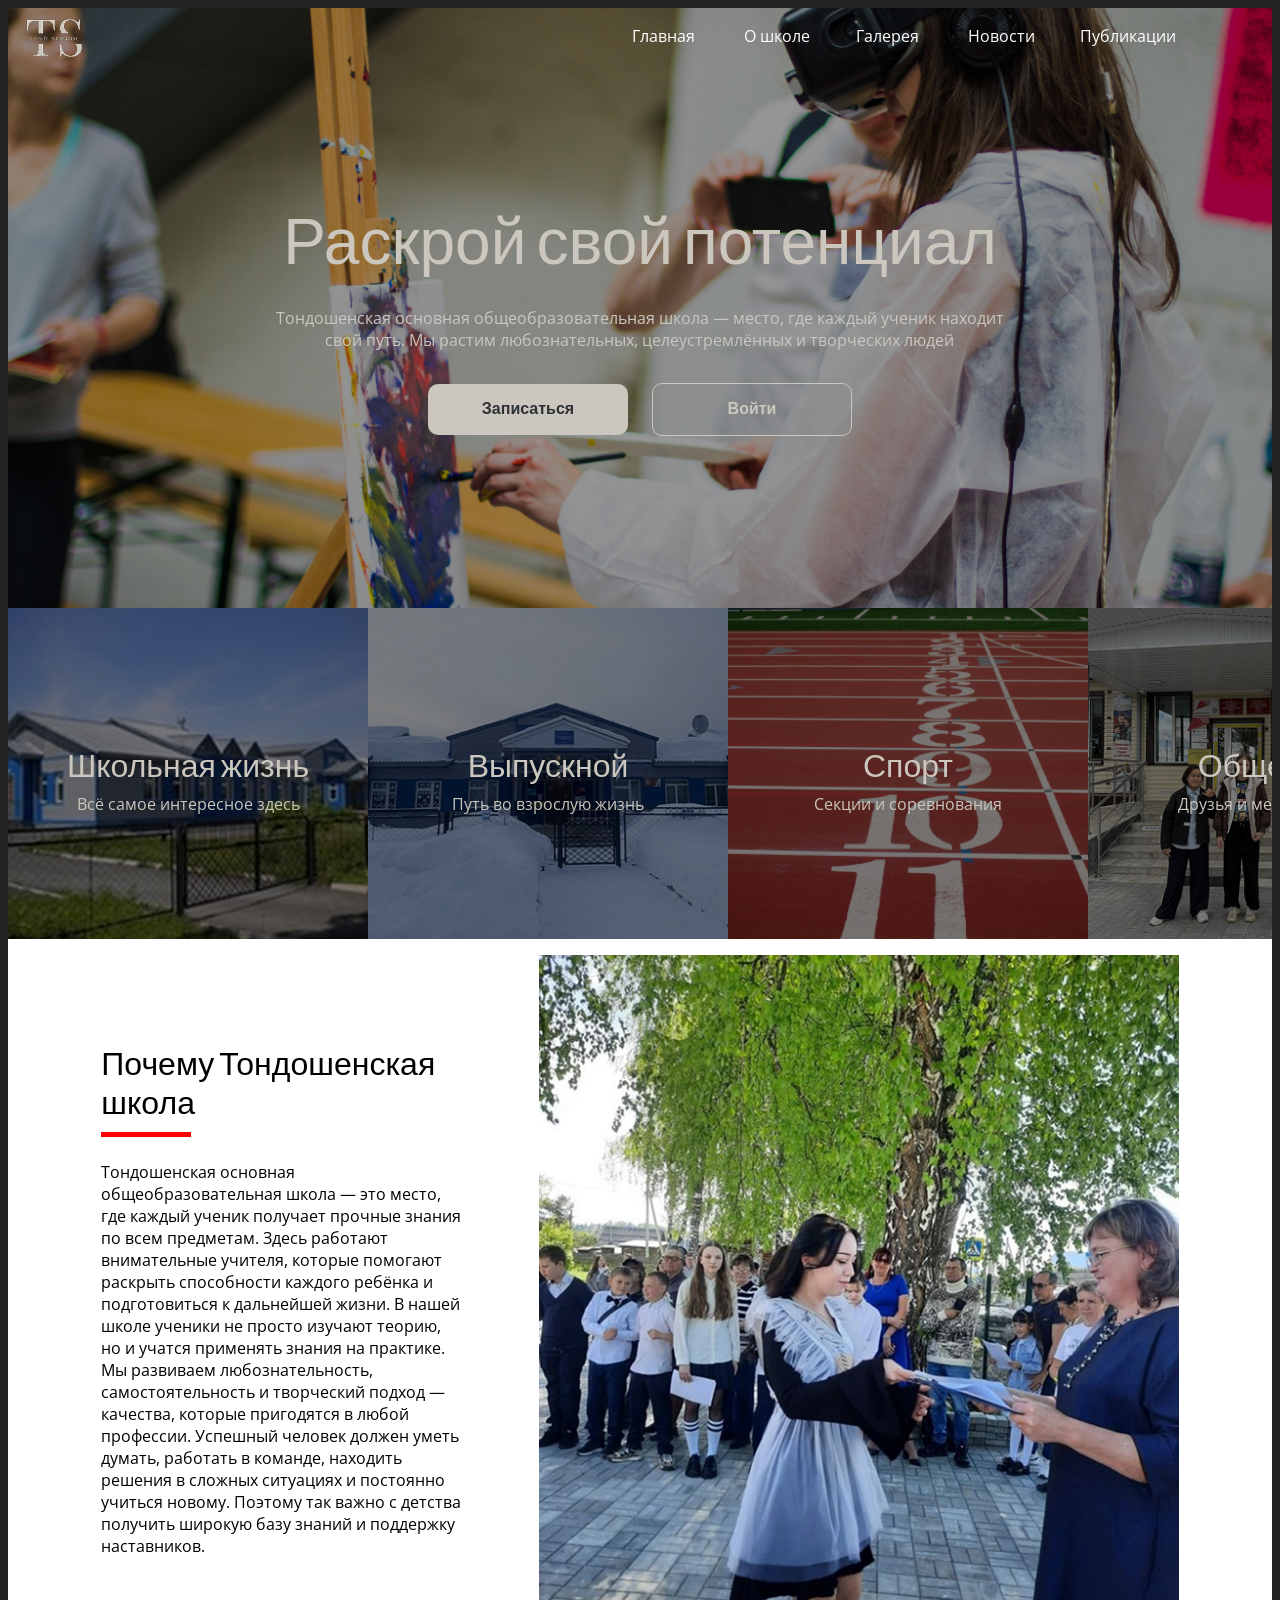
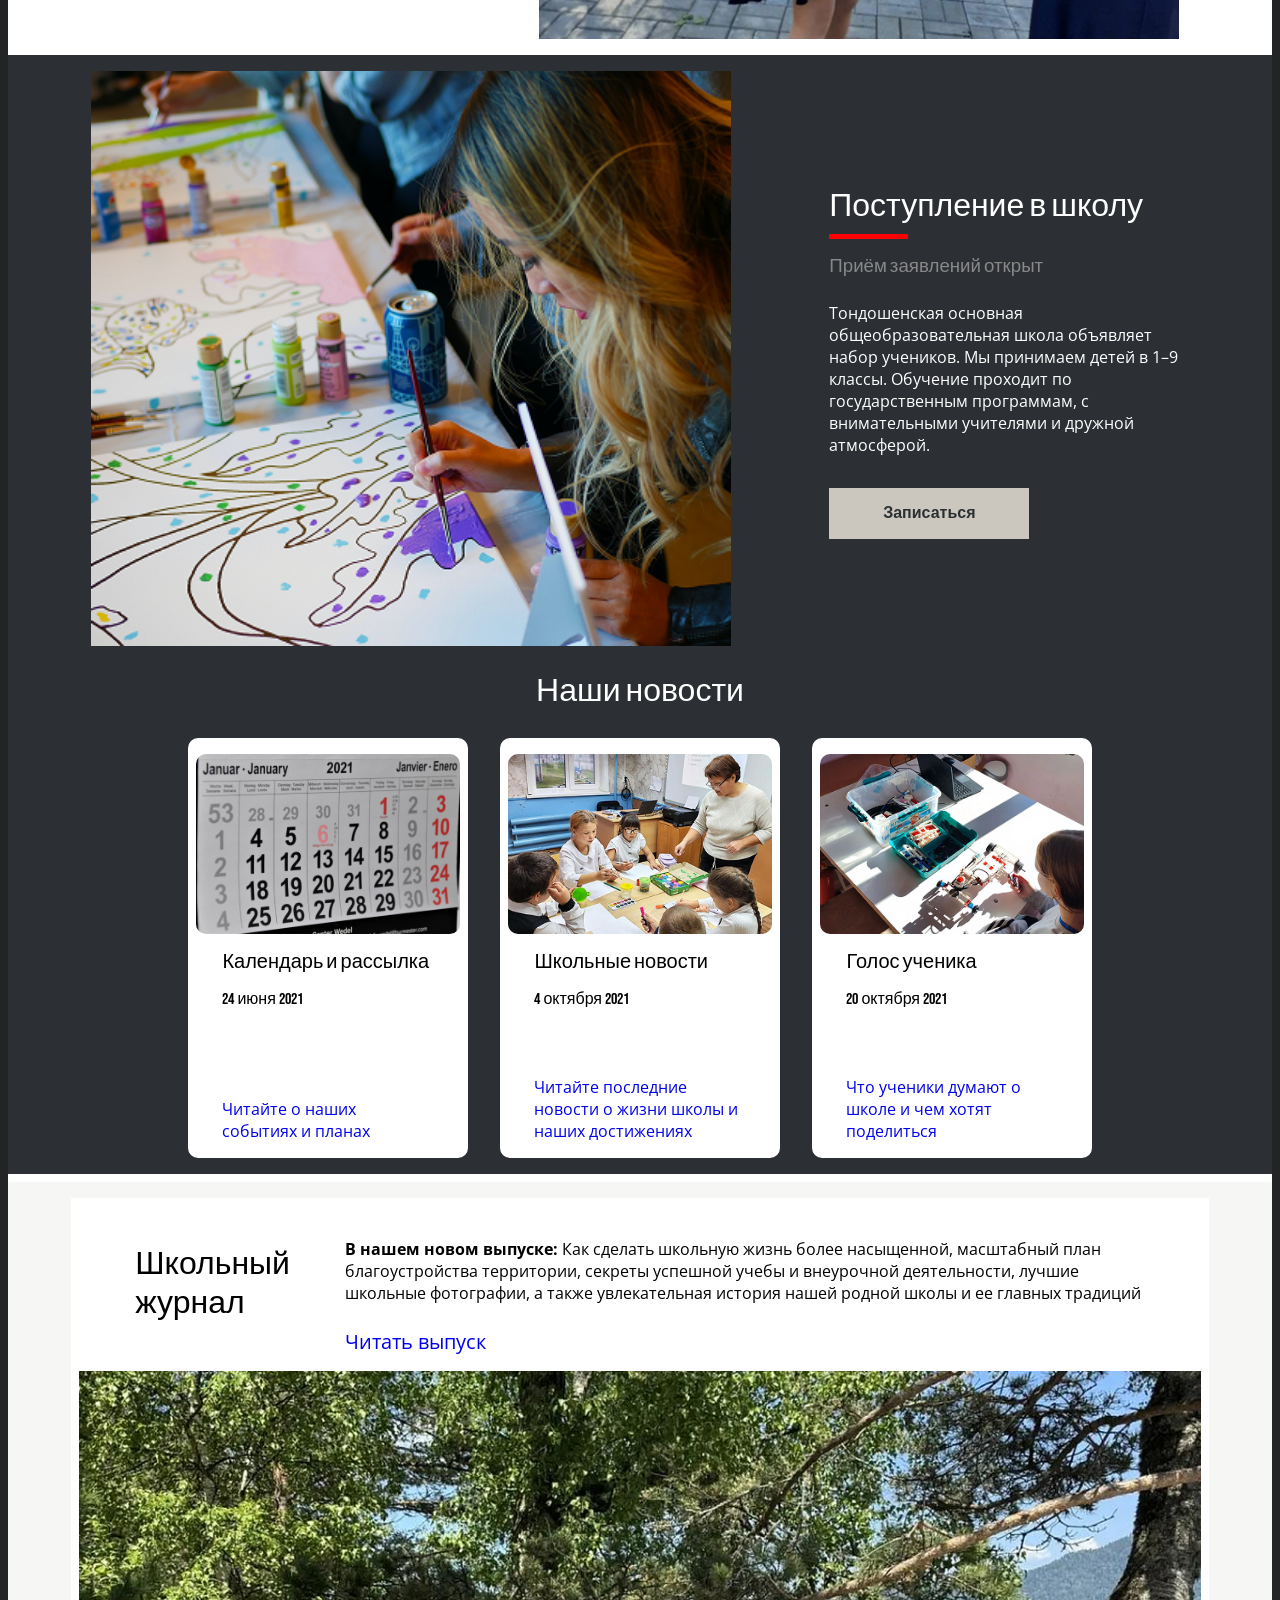
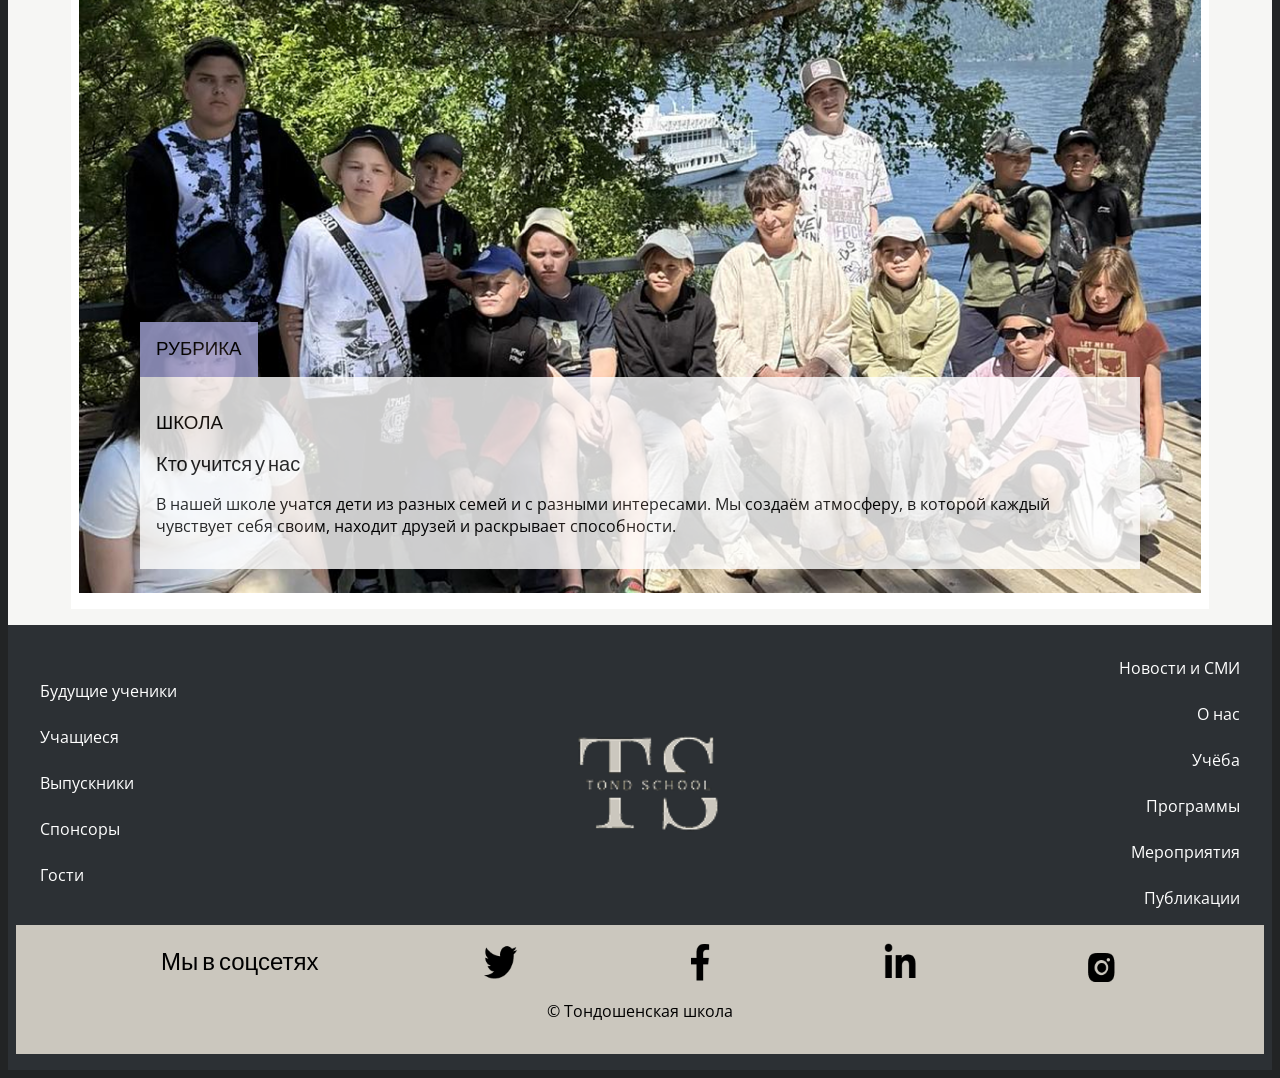
==== index.html @ 8ae49ff3 "Rename main.html to index.html" ====
<!DOCTYPE html>
<html lang="en">
<head>
    <meta charset="UTF-8">
    <meta name="viewport" content="width=device-width, initial-scale=1.0">
    <title>Document</title>
    <link rel="stylesheet" href="style.css">

    <!-- font heading -->
    <link rel="preconnect" href="https://fonts.googleapis.com">
    <link rel="preconnect" href="https://fonts.gstatic.com" crossorigin>
    <link href="https://fonts.googleapis.com/css2?family=Bebas+Neue&display=swap" rel="stylesheet">
    <!-- text heading -->
    <link rel="preconnect" href="https://fonts.googleapis.com">
    <link rel="preconnect" href="https://fonts.gstatic.com" crossorigin>
    <link href="https://fonts.googleapis.com/css2?family=Open+Sans:ital,wght@0,300..800;1,300..800&display=swap" rel="stylesheet">
</head>
<body>
    <div class="container">
        <header>
            <a href="main.html">
                <img class="header-logo" src="image/logo.png" alt="Logo">
            </a>
            <div class="header-nav" id="primary-nav">
                <nav><a class="header-link open-sans" href="main.html">Главная</a></nav>
                <nav><a class="header-link open-sans" href="about-us.html">О школе</a></nav>
                <nav><a class="header-link open-sans" href="gallary.html">Галерея</a></nav>
                <nav><a class="header-link open-sans" href="news.html">Новости</a></nav>
                <nav><a class="header-link open-sans" href="publications.html">Публикации</a></nav>
            </div>
            <button class="burger-menu" aria-label="Открыть меню" aria-expanded="false" aria-controls="primary-nav">
                <span class="burger-menu-line"></span>
                <span class="burger-menu-line"></span>
                <span class="burger-menu-line"></span>
            </button>
        </header>
        <main>
            <section class="hero"> 
                <h1 class="hero-heading bebas-neue">Раскрой свой потенциал</h1>
                <p class="hero-text open-sans">Тондошенская основная общеобразовательная школа — место, где каждый ученик находит свой путь. Мы растим любознательных, целеустремлённых и творческих людей</p>
                <div class="hero-block-btn">
                    <a href="#" class="btn btn--opaque bebas-neue-big">Записаться</a>
                    <a href="#" class="btn btn--transparent bebas-neue-big">Войти</a>
                </div>
            </section>
            <section class="slider">
                <div class="slider-track">
                    <div class="slider-block">
                        <img class="slider-image" src="image-main/school.png" alt="school">
                        <div class="slider-block-text">
                            <h3 class="slider-block-heading bebas-neue">Школьная жизнь</h3>
                            <p class="open-sans">Всё самое интересное здесь</p>
                        </div>
                    </div>  
                    <div class="slider-block">
                        <img class="slider-image" src="image-main/graduation.png" alt="graduation">
                        <div class="slider-block-text">
                            <h3 class="slider-block-heading bebas-neue">Выпускной</h3>
                            <p class="open-sans">Путь во взрослую жизнь</p>
                        </div>
                    </div>
                    <div class="slider-block">
                        <img class="slider-image" src="image-main/sport.png" alt="sport">
                        <div class="slider-block-text">
                            <h3 class="slider-block-heading bebas-neue">Спорт</h3>
                            <p class="open-sans">Секции и соревнования</p>
                        </div>
                    </div>
                    <div class="slider-block">
                        <img class="slider-image" src="image-main/girl.png" alt="girl">
                        <div class="slider-block-text">
                            <h3 class="slider-block-heading bebas-neue">Общение</h3>
                            <p class="open-sans">Друзья и мероприятия</p>
                        </div>
                    </div>
                </div>
            </section>
            <section class="benefits">
                <div class="benefits-text-block">
                    <h2 class="heading bebas-neue">Почему Тондошенская школа</h2> 
                    <p class="benefits-text open-sans">
                        Тондошенская основная общеобразовательная школа — это место, где каждый ученик получает прочные знания по всем предметам. Здесь работают внимательные учителя, которые помогают раскрыть способности каждого ребёнка и подготовиться к дальнейшей жизни.
                        В нашей школе ученики не просто изучают теорию, но и учатся применять знания на практике. Мы развиваем любознательность, самостоятельность и творческий подход — качества, которые пригодятся в любой профессии.
                        Успешный человек должен уметь думать, работать в команде, находить решения в сложных ситуациях и постоянно учиться новому. Поэтому так важно с детства получить широкую базу знаний и поддержку наставников.
                    </p>
                </div>
                <img class="benefit-img imagery" src="image-main/student.png" alt="student">
            </section>
            <section class="admission">
                <div class="admission-block">
                    <img class="admission-img" src="image-main/group.png" alt="group">
                    <div class="admission-block-text">
                        <h2 class="heading bebas-neue">Поступление в школу</h2>
                        <h3 class="subtitle bebas-neue">Приём заявлений открыт</h3>
                        <p class="open-sans">Тондошенская основная общеобразовательная школа объявляет набор учеников. Мы принимаем детей в 1–9 классы. Обучение проходит по государственным программам, с внимательными учителями и дружной атмосферой.</p>
                        <a class="btn btn--admission bebas-neue-big" href="#">Записаться</a>
                    </div>
                </div>
                <div class="admission-posts">
                    <h2 class="admission-heading bebas-neue">Наши новости</h2>
                    <div class="admission-track">
                        <div class="post">
                            <img class="post-img" src="image-main/date.png" alt="">
                            <div class="post-text">
                                <div>
                                    <h3 class="post-heading bebas-neue">Календарь и рассылка</h3>
                                    <time class="bebas-neue" datetime="24-06-2021">24 июня 2021</time>
                                </div>
                                <a href="#" class="open-sans">Читайте о наших событиях и планах</a>
                            </div>
                        </div>
                        <div class="post">
                            <img class="post-img" src="image-main/children.png" alt="">
                            <div class="post-text">
                                <div>
                                    <h3 class="post-heading bebas-neue">Школьные новости</h3>
                                    <time class="bebas-neue" datetime="04-10-2021">4 октября 2021</time>
                                </div>
                                <a href="#" class="open-sans">Читайте последние новости о жизни школы и наших достижениях</a>
                            </div>
                        </div>
                        <div class="post">
                            <img class="post-img" src="image-main/constructor.png" alt="">
                            <div class="post-text">
                                <div>
                                    <h3 class="post-heading bebas-neue">Голос ученика</h3>
                                    <time class="bebas-neue" datetime="20-10-2021">20 октября 2021</time>
                                </div>
                                <a href="#" class="open-sans">Что ученики думают о школе и чем хотят поделиться</a>
                            </div>
                        </div>
                    </div>
                </div>
            </section>
            <section class="magazine">
                <div class="magazine-panel">
                    <div class="magazine-title">
                        <h2 class="magazine-heading bebas-neue">Школьный журнал</h2>
                        <div class="magazine-text-title">
                            <p class="open-sans"><b class="open-sans">В нашем новом выпуске:</b> Как сделать школьную жизнь более насыщенной, масштабный план благоустройства территории, секреты успешной учебы и внеурочной деятельности, лучшие школьные фотографии, а также увлекательная история нашей родной школы и ее главных традиций</p>
                            <a href="#" class="open-sans">Читать выпуск</a>
                        </div>
                    </div>
                    <div class="magazine-card">
                        <div class="magazine-card-text">
                            <div class="magazine-badge"><h3 class="bebas-neue">РУБРИКА</h3></div>
                            <div class="magazine-text">
                                <h3 class="bebas-neue">ШКОЛА</h3>
                                <h4 class="bebas-neue">Кто учится у нас</h4>
                                <p class="open-sans">В нашей школе учатся дети из разных семей и с разными интересами. Мы создаём атмосферу, в которой каждый чувствует себя своим, находит друзей и раскрывает способности.</p>
                            </div>
                        </div>
                    </div>
                </div>
            </section>
        </main>
        <footer>
            <div class="footer-block-logo"> 
                <ul class="footer-links">
                    <li class="footer-link open-sans">Будущие ученики</li>
                    <li class="footer-link open-sans">Учащиеся</li>
                    <li class="footer-link open-sans">Выпускники</li>
                    <li class="footer-link open-sans">Спонсоры</li>
                    <li class="footer-link open-sans">Гости</li>
                </ul>
                <img class="footer-img" src="image/logo.png" alt="footer-img">
                <ul class="footer-links links-right">
                    <li class="footer-link open-sans">Новости и СМИ</li>
                    <li class="footer-link open-sans">О нас</li>
                    <li class="footer-link open-sans">Учёба</li>
                    <li class="footer-link open-sans">Программы</li>
                    <li class="footer-link open-sans">Мероприятия</li>
                    <li class="footer-link open-sans">Публикации</li>
                </ul>
            </div>
            <div class="footer-block-social">
                <div class="footer-social">
                    <h3 class="bebas-neue">Мы в соцсетях</h3>
                    <img class="img-social" src="image-main/twitter.png" alt="twitter">
                    <img class="img-social" src="image-main/facebook.png" alt="facebook">
                    <img class="img-social" src="image-main/in.png" alt="in">
                    <img class="img-social" src="image-main/instagram.png" alt="instagram">
                </div>
                <p class="open-sans">© Тондошенская школа</p>
            </div>
        </footer>
    </div>
    <script src="script.js"></script>
</body>
</html
---- style.css ----
*, ::before, ::after {
  box-sizing: border-box;
}
body{ 
    background-color: #222425;
}
.no-scroll{ 
    overflow: hidden;
}
.container{ 
    background-color: #ffffff;
    max-width: 1536px;
    min-height: 100vh;
    margin: 0 auto;
    position: relative;
    overflow: hidden;
}
.heading{ 
    font-size: clamp(1.5rem, 3vw, 2em);
    margin-bottom: 0.5rem;
}
.heading::after{ 
    content: '';
    display: block;
    margin-top: 0.5rem;
    width: 25%;
    height: 5px;
    background-color: red;
}
.btn{ 
    width: 100%;
    padding: 1rem 0.5rem;
    border-radius: 10px;
    margin-top: 1rem;
    text-decoration: none;
    text-align: center;
}
.imagery::after {
    content: '';
    position: absolute;
    top: 0;
    left: 0;
    width: 100%;
    height: 100%;
    background-color: #2C3034;
    opacity: 0.4;
    transition: opacity 0.4s ease;
    pointer-events: none; 
}
.imagery:hover::after {
    opacity: 0;
}
/* Font */
.bebas-neue{
  font-family: "Bebas Neue", sans-serif;
  font-weight: 500;
  font-style: normal;
}
.bebas-neue-big{
  font-family: "Bebas Neue", sans-serif;
  font-weight: 700;
  font-style: normal;
}
.open-sans {
  font-family: "Open Sans", sans-serif;
  font-optical-sizing: auto;
  font-weight: weight;
  font-style: normal;
  font-variation-settings: "wdth" 100;
}
/* header */
header{ 
    width: 100%;
    display: flex;
    justify-content: space-between;
    align-items: center;
    position: absolute;
    z-index: 10;
}
header.is_press{ 
    min-height: 100vh;
    opacity: 0.8;
    align-items: flex-start;
    background-color: #2C3034;
    z-index: 100;
}
.header--back{ 
    background-color: #2C3034;
}
.header-logo{ 
    width: 60px;
    height: auto;
    margin-left: 1rem;
    margin-top: 0.5rem;
}
.header-nav{ 
    width: 75%;
    max-width: 640px;
    display: none;
    grid-template-columns: repeat(5, 15%);
    grid-template-rows: auto;
    grid-column-gap: 1rem; 
    color: #CBC7BE;
}
.header-nav.is_open{ 
    display: flex;
    justify-content: center;
    align-self: center;
    align-items: center;
    flex-direction: column;
    row-gap: 1.5rem;
    font-size: 1.25rem;
}
.header-link{ 
    text-decoration: none;
    color: #ffffff;
}
.burger-menu{ 
    display: flex;
    flex-direction: column;
    justify-content: center;
    align-items: center; 
    gap: 5px; 
    background-color: transparent;
    border: none; 
    cursor: pointer;
    padding: 0; 
    margin-right: 1rem;
    transition: transform 0.5s ease, opacity 0.5s ease;
}
.burger-menu.is_open{ 
    margin-top: 1rem;
}
.burger-menu.is_open .burger-menu-line:nth-child(1) { 
    transform: translateY(8px) rotate(45deg);
}
.burger-menu.is_open .burger-menu-line:nth-child(2) { 
    opacity: 0;
}
.burger-menu.is_open .burger-menu-line:nth-child(3) { 
    transform: translateY(-8px) rotate(-45deg);
}
.burger-menu-line{ 
    width: 2rem;
    height: 0.2rem;
    background-color: #CBC7BE;
}

/* --! main !-- */

/* hero */
.hero{ 
    position: relative;
    width: 100%;
    display: flex;
    justify-content: center;
    align-items: center;
    flex-direction: column;
    color: #CBC7BE;
    background-image: linear-gradient(rgba(0, 0, 0, 0.4), rgba(0, 0, 0, 0.4)), url('image-main/hero-background.png');;
    background-size: cover;
    background-repeat: no-repeat;
    background-position: center;
    min-height: 600px;
}
.hero-heading{ 
    width: 80%;
    display: flex;
    justify-content: center;
    flex-direction: column;
    margin-top: 1.5rem;
    margin-bottom: 0.5rem;
    font-size: clamp(2rem, 5vw, 4rem);
}
.hero-text{ 
    width: 80%;
}
.hero-block-btn{ 
    width: 80%;
    display: flex;
    justify-content: center;
    align-items: center;
    flex-direction: column;
}
.btn--opaque{ 
    border: none;
    background-color: #CBC7BE;
    color: #2C3034;
}
.btn--transparent{ 
    border: 1px solid #CBC7BE;
    background-color: transparent;
    color: #CBC7BE;
}
/* slider */
.slider{ 
    color: #CBC7BE;
    position: relative;
    overflow: hidden;
    overflow-x: auto;
}
.slider-track{ 
    display: flex;
}
.slider-block{ 
    flex: 0 0 25%;
    min-width: 360px;
    position: relative;
}
.slider-block img {
  width: 100%;
  min-height: 100%;
  object-fit: cover;
  display: block;
  z-index: 0;
}
.slider-block-text{ 
    position: absolute;
    display: flex;
    justify-content: center;
    align-items: center;
    flex-direction: column;
    text-align: center;
    background: rgba(0, 0, 0, 0.50);
    z-index: 10;
    inset: 0;
}
.slider-block-heading{ 
    font-size: clamp(1.5rem, 4vw, 2rem);
    margin-bottom: 0.1rem;
}
.slider-block-text p{ 
    margin-top: 0.3rem;
}
/* benefits */
.benefits{ 
    width: 100%;
    padding: 1rem;
    display: flex;
    justify-content: center;
    align-items: flex-start;
    flex-direction: column;
    background-color: #ffffff;
}
.benefits-text-block{ 
    width: 100%;
    display: flex;
    justify-content: center;
    align-items: flex-start;
    flex-direction: column;
}
.benefit-img{
    display: none;
}
/* admission */
.admission{
    width: 100%;
    display: flex;
    justify-content: center;
    align-items: center;
    flex-direction: column;
    color: white;
    padding: 1rem 0;
    background-color: #2C3034;
}
.admission-block{ 
    width: 100%;
    display: flex;
    justify-content: center;
    align-items: center;
    flex-direction: column;
    max-width: 420px;
}
.admission-img{ 
    width: 100%;
}
.admission-block-text{ 
    width: 90%;
    display: flex;
    justify-content: center;
    align-items: flex-start;
    flex-direction: column;
}
.admission-block-text h3{ 
    margin: 0.5rem 0;
    color: #888888;
}
.admission-block-text p{ 
    margin: 1rem 0;
}
.btn--admission{
    color: #2C3034; 
    border: none;
    border-radius: 0;
    background-color: #CBC7BE;
    margin: 1rem 0;
}
.admission-posts{ 
    width: 100%;
    display: flex;
    justify-content: center;
    align-items: center;
    flex-direction: column;
}
.admission-heading{ 
    font-size: clamp(1.5rem, 3vw, 2rem);
}
.admission-track{ 
    width: 85%;
    display: flex;
    justify-content: safe center;
    overflow-x: auto;
    scroll-snap-type: x mandatory;
    -webkit-overflow-scrolling: touch; 
    gap: 2rem;
}
.post{ 
    display: flex;
    align-items: center;
    flex-direction: column;
    background-color: white;
    border: none;
    border-radius: 10px;
    color: black;
    flex: 0 0 280px;
    padding: 1rem 0.5rem;
    min-height: 420px;
}
.post-img{ 
    border-radius: 10px;
    width: 100%;
    height: 180px;
}
.post-text{ 
    width: 80%;
    display: flex;
    justify-content: space-between;
    align-items: flex-start;
    flex-direction: column;
    flex: 1;
}
.post-heading{ 
    font-size: 1.25rem;
    margin: 1rem 0;
}
.post-text h4{ 
    margin: 0.3rem 0;
    color: #888888;
}
.post-text a{
    text-decoration: none;
}
/* magazine */
.magazine{ 
    width: 100%;
    background-color: #F6F6F4;
    display: flex;
    justify-content: center;
    align-items: center;
    flex-direction: column;
    padding: 1rem 0;
    margin-top: 0.5rem;
}
.magazine-panel{ 
    width: 90%;
    background-color: rgb(255, 255, 255);
    display: flex;
    justify-content: center;
    align-items: center;
    flex-direction: column;
    padding: 1rem 0.5rem;
    max-width: 420px;
}
.magazine-title{ 
    width: 90%;
    display: flex;
    justify-content: center;
    flex-direction: column;
}
.magazine-heading{ 
    font-size: 2rem;
    margin-bottom: 0.5rem;
}
.magazine-text-title{ 
    max-width: 800px;
}
.magazine-text-title p{ 
    margin: 1.5rem 0;
}
.magazine-text-title a{ 
    font-size: 1.25rem;
    text-decoration: none;
}
.magazine-card{ 
    margin-top: 1rem;
    width: 100%;
    background-image: url('image-main/card-back.png');
    background-repeat: no-repeat;
    background-size: cover;
    padding: 1rem 0.5rem;
    display: flex;
    justify-content: flex-end;
    align-items: center;
    flex-direction: column;
    aspect-ratio: 9/16;
    max-width: 360px;
}
.magazine-card-text{ 
    width: 100%;
    max-width: 1000px;
    display: flex;
    align-items: flex-start;
    flex-direction: column;
}
.magazine-badge{ 
    padding: 1rem 1rem;
    background-color: #A3A4D6;
    display: flex;
    justify-content: center;
    align-items: center;
    opacity: 0.8;
}
.magazine-badge h3{ 
    margin: 0;
}
.magazine-text{ 
    width: 100%;
    display: flex;
    justify-content: center;
    align-items: flex-start;
    flex-direction: column;
    background-color: rgb(255, 255, 255);
    opacity: 0.8;
    padding: 1rem 1rem;
    margin-bottom: 0.5rem;
}
.magazine-text h4{ 
    margin: 0;
    font-size: 1.25rem;
}

/* footer */
footer{ 
    color: rgb(255, 255, 255);
    width: 100%;
    background-color: #2C3034;
    display: flex;
    justify-content: space-between;
    align-items: center;
    flex-direction: column;
    padding: 1rem 0.5rem;
}
.footer-block-logo{ 
    width: 100%;
    display: flex;
    justify-content: space-between;
    align-items: center;
    flex-direction: column;
}
.footer-links{ 
    display: flex;
    justify-content: center;
    flex-direction: column;
    width: 150px;
    row-gap: 1.5rem;
    list-style: none;
    padding: 0;
}
.footer-img{
    width: 150px;
    height: auto;
}
.footer-block-social{
    color: #000000; 
    width: 100%;
    background-color: #CBC7BE;
    display: flex;
    justify-content: space-evenly;
    align-items: center;
    flex-direction: column;
    padding: 1rem 0;
}
.footer-block-social h4{ 
    font-size: clamp(1rem, 3vw, 2rem);
    margin: 1rem 0;
    opacity: 0.5;
}
.footer-social{
    display: flex;
    justify-content: center;
    align-items: center;
    flex-direction: column;
    row-gap: 2rem;
    max-width: 1200px;
}
.footer-social h3{ 
    font-size: 1.5rem;
    margin: 0;
}
.img-social{ 
    width: 35px;
    height: auto;
}

/* --! about !-- */
.menu{ 
    width: 100%;
    display: flex;
    justify-content: center;
    align-items: center;
    flex-direction: column;
    margin-top: 4rem;
    background-color: #ffffff;
}
.menu-list{ 
    width: 90%;
    list-style: none;
    display: flex;
    flex-direction: column;
    row-gap: 2rem;
    padding: 0;
}
.menu-list-li a{ 
    color: #000000;
    font-size: 1.25rem;
    text-decoration: none;
}
/* about */
.about{ 
    width: 100%;
    display: flex;
    justify-content: center;
    align-items: center;
    flex-direction: column;
    background-color: #ffffff;
}
.about-img{ 
    width: 100%;
}
.about-text{ 
    width: 90%;
}
.about-text h2{ 
    font-size: clamp(1.25rem, 3vw, 2rem);
}
/* programs */
.programs{ 
    width: 100%;
    display: flex;
    justify-content: center;
    align-items: center;
    flex-direction: column;
    background-color: #ffffff;
    padding: 1rem 0;
}
.programs-title{ 
    width: 100%;
    display: flex;
    justify-content: center;
    align-items: center;
    flex-direction: column;
}
.programs-events{
    width: 100%;
    display: flex;
    justify-content: center;
    align-items: center;
    flex-direction: column;
}
.programs-img{ 
    width: 100%;
    max-height: 560px;
}
.programs-text{ 
    width: 90%;
}
.programs-text h2{ 
    font-size: clamp(1.25rem, 3vw, 2rem);
}
/* --! gallary !-- */
.gallary-text{ 
    margin-top: 4rem;
    width: 100%;
    background-color: #ffffff;
    padding: 1rem;
    display: flex;
    justify-content: center;
    align-items: center;
    flex-direction: column;
}
.gallary-text p{
    width: 100%;
    max-width: 360px;
}
/* block-gallary-pictures */
.block-gallary-pictures{ 
    width: 100%;
    display: flex;
    justify-content: center;
    align-items: center;
    background-color: #ffffff;
    flex-direction: column;
}
.gallary-pictures{ 
    width: 90%;
    max-width: 1080px;
    display: grid;
    grid-template-columns: 100%;
    grid-template-rows: auto;
    grid-row-gap: 1rem;
    justify-content: center;
    justify-items: center;
    padding: 1rem 0;
}
.gallary-pictures .picture:nth-child(n+4) {
    display: none;
}
.gallary-pictures.show-all .picture:nth-child(n+4) {
    display: flex;
}
.picture{ 
    cursor: pointer;
    display: flex;
    justify-content: space-between;
    align-items: center;
    flex-direction: column;
    background-color: #2C3034;
    color: #ffffff;
    max-width: 360px;
}
.picture img{ 
    width: 100%;
}
.picture-text{ 
    padding: 1rem;
    display: flex;
    flex: 1;
    justify-content: center;
    align-items: flex-start;
    flex-direction: column;
}
.picture-text time{ 
    font-size: 1.25rem;
    opacity: 0.5;
}
.picture-text p{ 
    font-size: 1.25rem;
}
.picture-add{ 
    cursor: pointer;
    width: 100%;
    max-width: 360px;
    min-height: 480px;
    background-color: #2C3034;
    display: flex;
    justify-content: center;
    align-items: center;
}
.picture-add img{ 
    width: 100px;
}
.more{ 
    cursor: pointer;
    font-size: 1.25rem;
    padding: 1rem 2rem; 
    margin: 1rem 0;
    background-color: #000000;
    color: #ffffff;
    border: none;
    border-radius: 10px;
}
.more:hover{ 
    background-color: #414446;
}
/* --! publication !-- */
/* publication */
.publication{ 
    margin-top: 4rem;
    width: 100%;
    background-color: #ffffff;
    display: flex;
    justify-content: center;
    align-items: center;
    flex-direction: column;
}
.publication-title{ 
    width: 100%;
    display: flex;
    justify-content: center;
    align-items: center;
    flex-direction: column;
    text-align: center;
}
.publication-title h1{ 
    font-size: clamp(2rem, 4vw, 3rem);
    margin-bottom: 0;
}
.publication-title h2{ 
    font-size: clamp(1rem, 3vw, 1.5rem);
    margin: 0.5rem 0;
    opacity: 0.75;
}
.publication-filter-select{ 
    background-color: #2C3034;
    color: #ffffff;
    padding: 0.5rem 1.5rem;
    margin: 1rem 0;
}

.publication-archive{ 
    width: 100%;
    max-width: 880px;
    margin-bottom: 1rem;
    padding: 0.5rem;
    display: flex;
    justify-content: center;
    align-items: center;
    flex-direction: column;
    background-color: #CBC7BE;
}
.publication-block{ 
    width: 100%;
    display: flex;
    justify-content: center;
    align-items: center;
    flex-direction: column;
    max-width: 360px;
    margin: 1rem 0;
    column-gap: 0.5rem;
}
.publication-img{ 
    width: 100%;
    max-width: 360px;
}
.publication-text{ 
    display: flex;
    justify-content: center;
    align-items: flex-start;
    flex-direction: column;
}
.opacity-text{ 
    opacity: 0.5;
}
.publication-btn{ 
    background-color: #000000;
    border: none;
    border-radius: 15px;
    color: #ffffff;
    padding: 1rem 2rem;
    margin-top: 1rem;
}
/* --! news !-- */
.Heading-news{ 
    margin-top: 4rem;
    margin-bottom: 0;
    font-size: clamp(2rem, 4vw, 4rem);
    align-self: start;
}
.block-news{ 
    margin: 0 auto;
    background-color: #ffffff;
    width: 100%;   
    max-width: 520px;
    display: flex;
    justify-content: center;
    align-items: center;
    flex-direction: column;
}
.block-news h2{ 
    font-size: clamp(1.25rem, 4vw, 2rem);
    margin: 0;
}
.box-news-text{ 
    padding-left: 0.5rem;
}
.text-btn{ 
    color: #4C4DE2;
    border: none;
    background-color: #ffffff;
    margin: 0.5rem 0;
    font-size: 1.25rem;
}
.news-img{
    margin-top: 1rem;
    width: 100%;
}
.events{ 
    width: 100%;
    display: flex;
    justify-content: center;
    align-items: center;
    flex-direction: column;
    padding: 1rem 0;
}
.event{ 
    margin-left: 1rem;
    width: 100%;
    display: flex;
    justify-content: center;
    align-items: center;
    flex-direction: column;
}
.event-text{ 
    max-width: 300px;
    text-align: center;
}
.event-img{ 
    margin: 0.5rem 0;
    max-width: 160px;
}
/* main-news */
.main-news{ 
    width: 100%;
    display: flex;
    justify-content: center;
    align-items: center;
    flex-direction: column;
    margin-bottom: 1rem;
}
.main-news-heading{ 
    font-size: clamp(1.5rem, 4vw, 2rem);
}
.main-news-boxs{ 
    width: 100%;
    overflow-x: auto;
    display: flex;
    justify-items: center;
    justify-content: space-evenly;
    align-items: flex-start;
    column-gap: 1rem;
}
.main-news-box{ 
    max-width: 360px;
    display: flex;
    justify-content: center;
    align-items: flex-start;
    flex-direction: column;
}

@media (min-width: 360px) {
    .slider-track{
        justify-content: space-between;
    }
}
@media (min-width: 480px) { 
    /* hero */
    .hero-heading{ 
        text-align: center;
    }
    .hero-text{ 
        width: 60%;
        text-align: center;
    }
    .hero-block-btn{ 
        flex-direction: row;
        column-gap: 1.5rem;
    }
    .btn--opaque{ 
        width: 200px;
    }
    .btn--transparent{ 
        width: 200px;
    }
    /* footer */
    .footer-block-logo{ 
        flex-direction: row;
    }
    .footer-links{ 
        width: auto;
        margin-left: 0;
    }
    .links-right{ 
        align-items: flex-end;
        margin-right: 0;
    }
    .footer-social{
        width: 90%;
        flex-direction: row;
        justify-content: space-around;
        row-gap: 0;
    }
    .footer-social p{ 
        margin-top: 0;
    }
    /* --! news !-- */
    .events{
        width: auto;
    }
    .event{ 
        flex-direction: row;
    }
    .event-text{ 
        text-align: start;
        margin-left: 1rem;
    }
}
@media (min-width: 640px) {
    /* --! publication !-- */
    .publication-archive{
        min-width: 640px;
    }
    .publication-block{ 
        flex-direction: row;
        max-width: none;
        justify-content: space-between;
    }
    .reverse{ 
        flex-direction: row-reverse;
    }
    .publication-text{ 
        max-width: 360px;
        margin: 0 auto;
    }
    /* admission */
    .admission-block{
        flex-direction: row;
        justify-content: space-evenly;
        max-width: none;    
    }
    .admission-img{ 
        min-width: 0;
        max-width: 640px;
    }
    .admission-block-text{
        margin-left: 1rem;
        max-width: 360px;
    }
    .btn--admission{
        width: 200px;
    }
    /* header */
    .header-nav{ 
        display: grid;
    }
    .burger-menu{ 
        display: none;
    }
    /* magazine */
    .magazine-panel{ 
        max-width: 1200px;
    }
    .magazine-title{ 
        flex-direction: row;
        align-items: center;
    }
    .magazine-text-title{ 
        margin-left: 1rem;
    }
    .magazine-heading{ 
        margin: 0;
    }
    .magazine-card{ 
        background-image: url('image-main/card-back-640.png');
        aspect-ratio: 15/11;
        max-width: none;
    }
    /* --! about !-- */
    .programs-title{ 
        flex-direction: row;
        justify-content: space-evenly;
    }
    .programs-events{
        flex-direction: row-reverse;
        justify-content: space-evenly;
    }
    .programs-text{ 
        padding: 1rem;
        max-width: 440px;
    }
    .programs-img{ 
        max-width: 360px;
    }
    /* --! gallary !-- */
    .gallary-pictures{ 
        grid-template-columns: repeat(2, 50%);
        grid-column-gap: 0.5rem;
    }
    .gallary-text p{ 
        text-align: center;
        max-width: 1080px;
    }
}
@media (min-width: 1024px) {
    /* publication */
    .publication{
        justify-content: space-between;
        align-items: flex-start;
        flex-direction: row;
        padding: 4rem 1rem;
    }
    .publication-title{ 
        max-width: 480px;
        margin: 0 auto;
    }
    /* footer */
    .footer-block-logo{ 
        max-width: 1200px;
    }
    /* --! main !-- */
    /* benefints */
    .benefits{ 
        flex-direction: row;
        justify-content: space-evenly;
        align-items: center;
    }
    .benefits-text-block{ 
        max-width: 360px;
    }
    .benefit-img{ 
        display: block;
        width: 100%;
        height: auto;
        max-width: 640px;
    }
    /* --! about !-- */
    /* menu */
    .menu-list{
        width: 80%;
    }
    /* abouts */
    .about-text{ 
        padding: 3rem 0;
        width: 80%;
    }
    /* programs */
    .programs-img{ 
        max-width: 520px;
        max-height: none;
    }
    .programs-title{ 
        justify-content: flex-start;
    }
    .programs-events{ 
        justify-content: flex-start;
    }
    .programs-text{ 
        margin: 0 auto;
        max-width: 520px;
    }
    /* --! gallary !-- */
    .gallary-pictures{ 
        grid-template-columns: repeat(3, 33%);
        grid-column-gap: 1rem;
    }
    /* --! news !-- */
    .block-news{ 
        max-width: none;
        justify-content: space-around;
        flex-direction: row;
    }
    .box-news{ 
        max-width: 620px;
        margin-left: 0.5rem;
    }
    .events{ 
        padding: 0;
    }
}
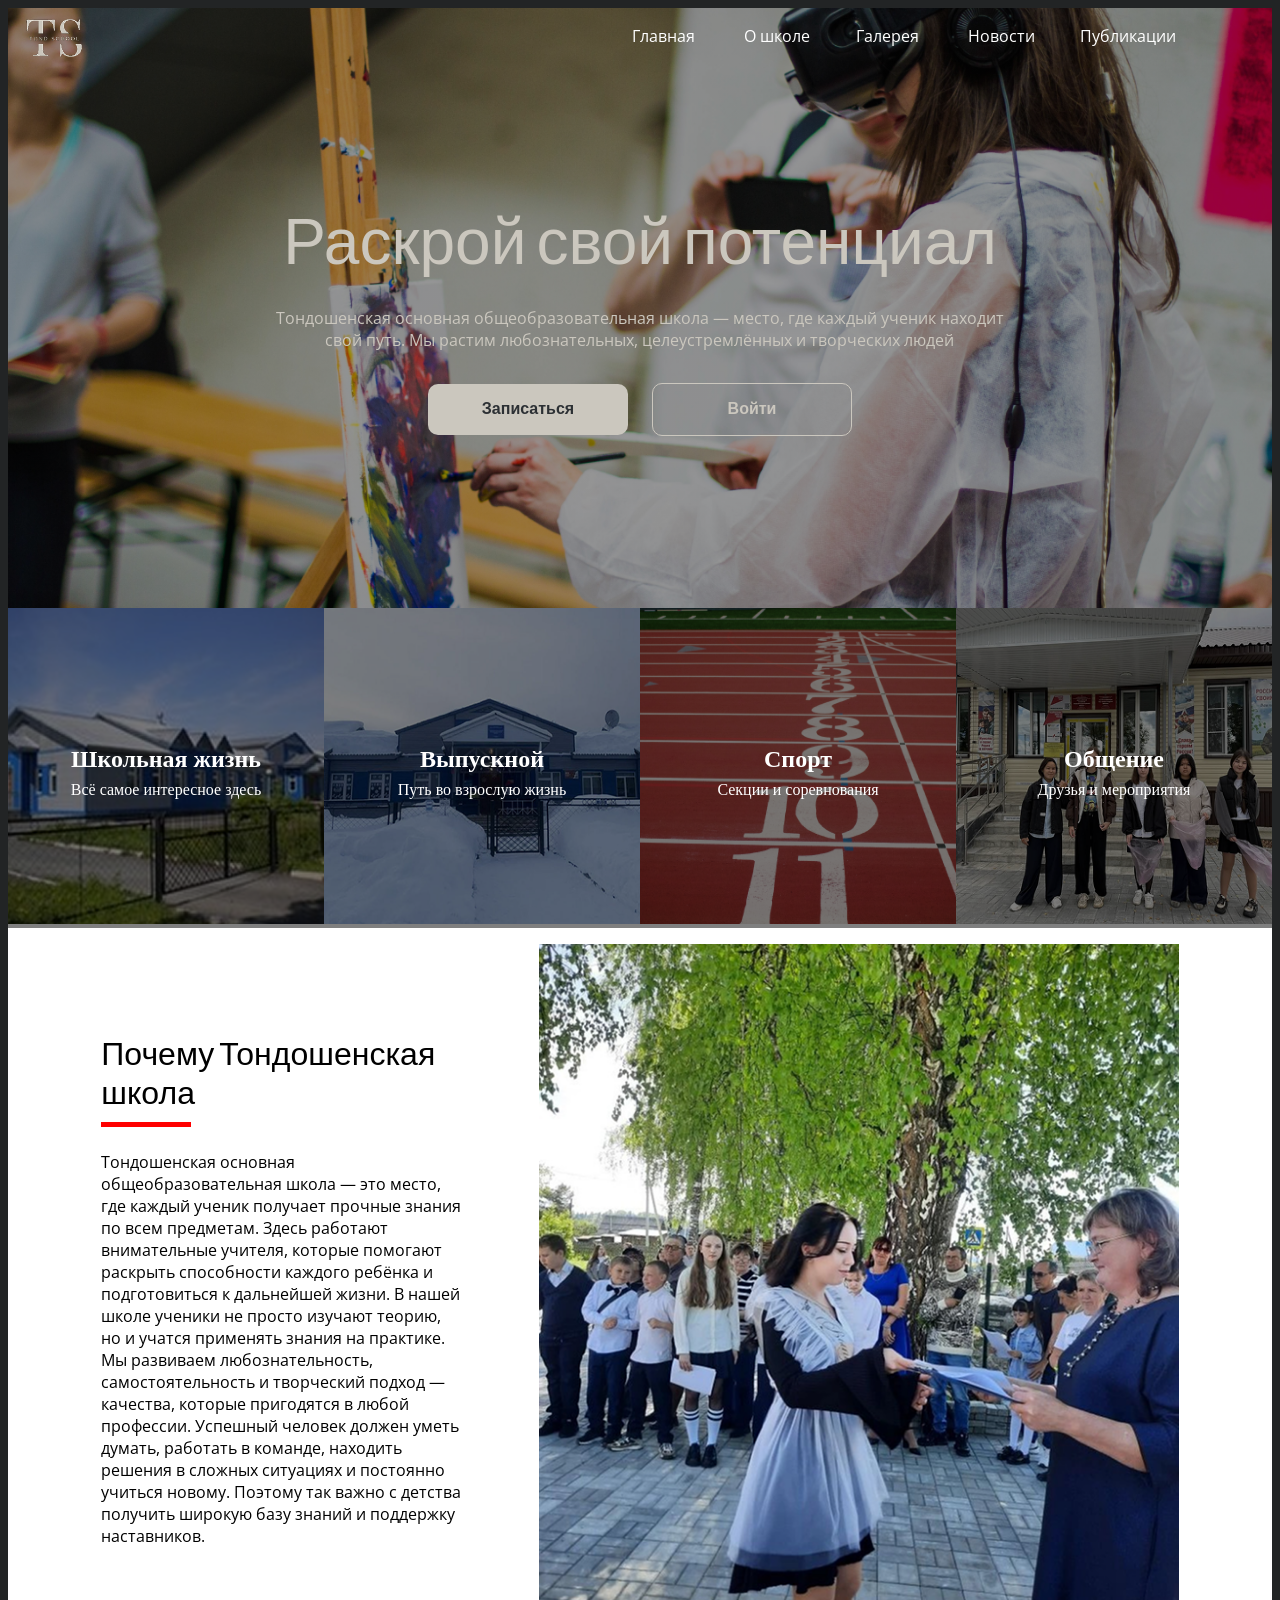
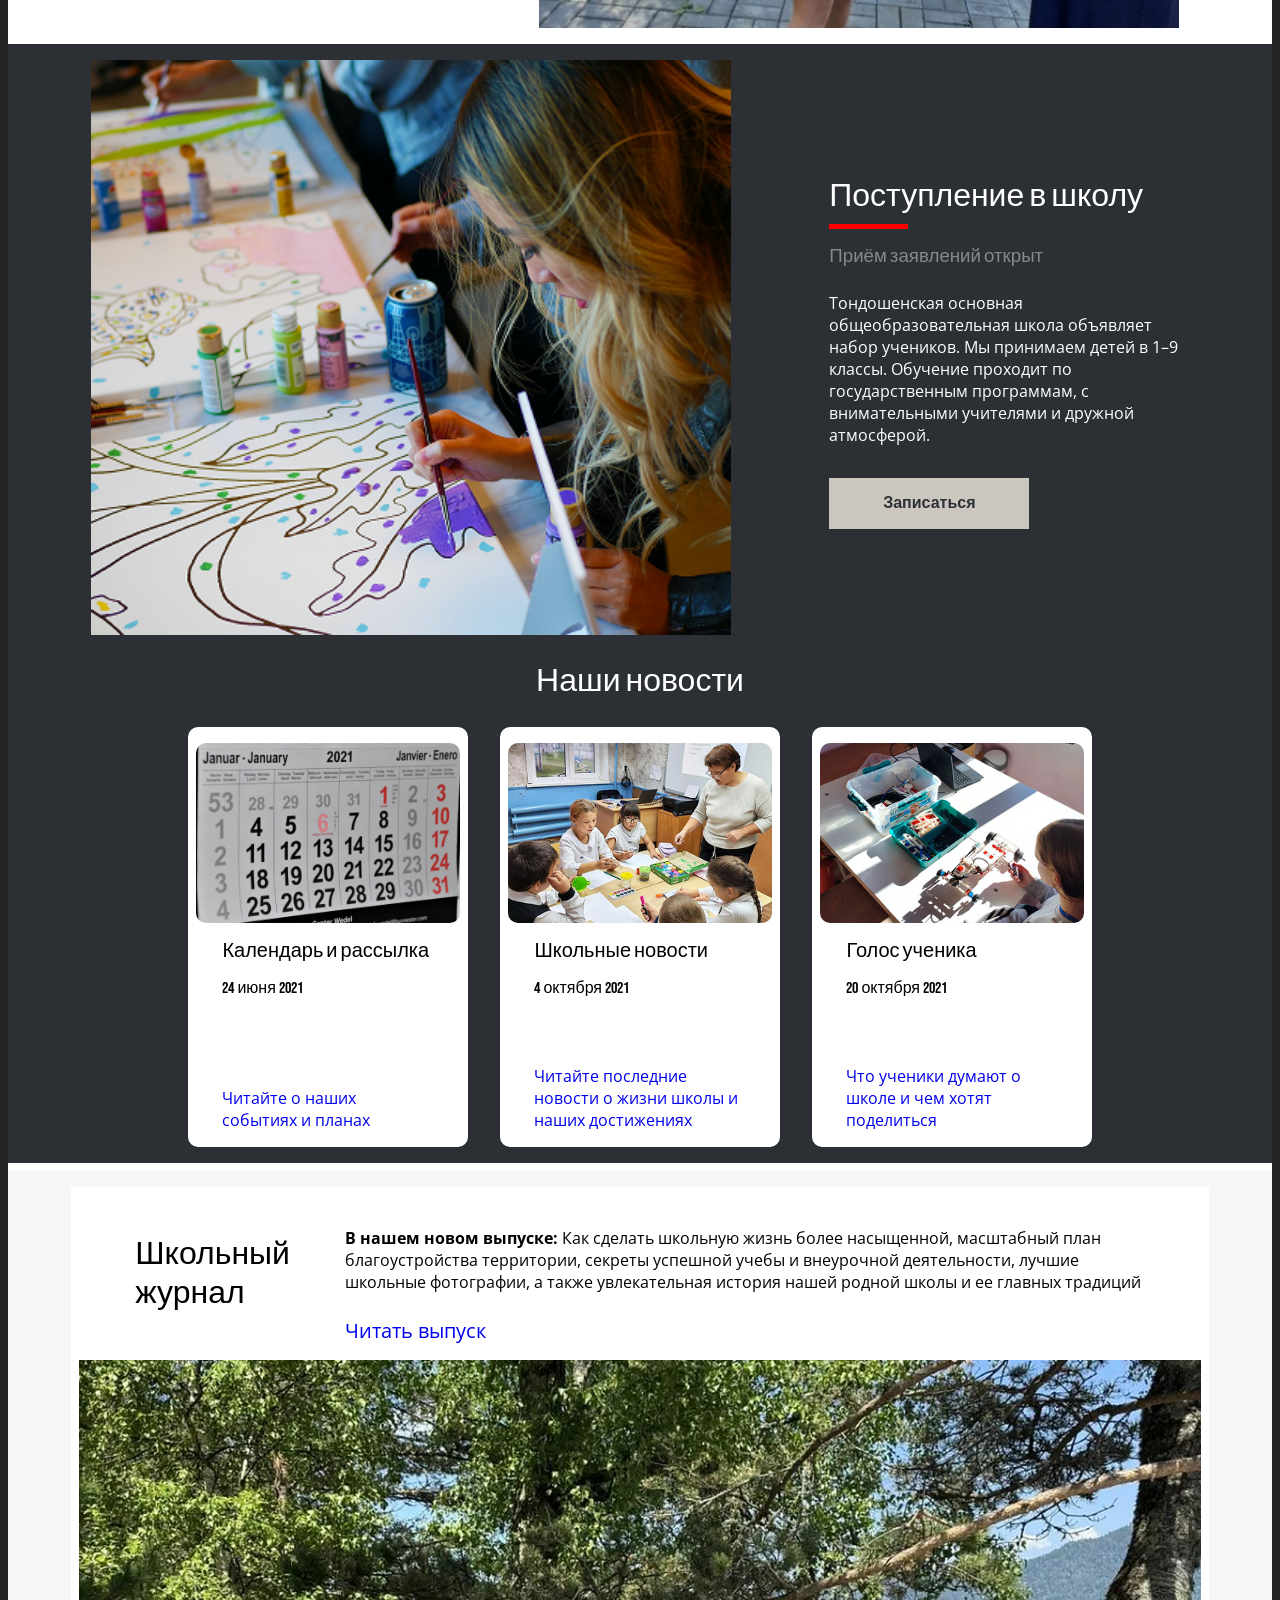
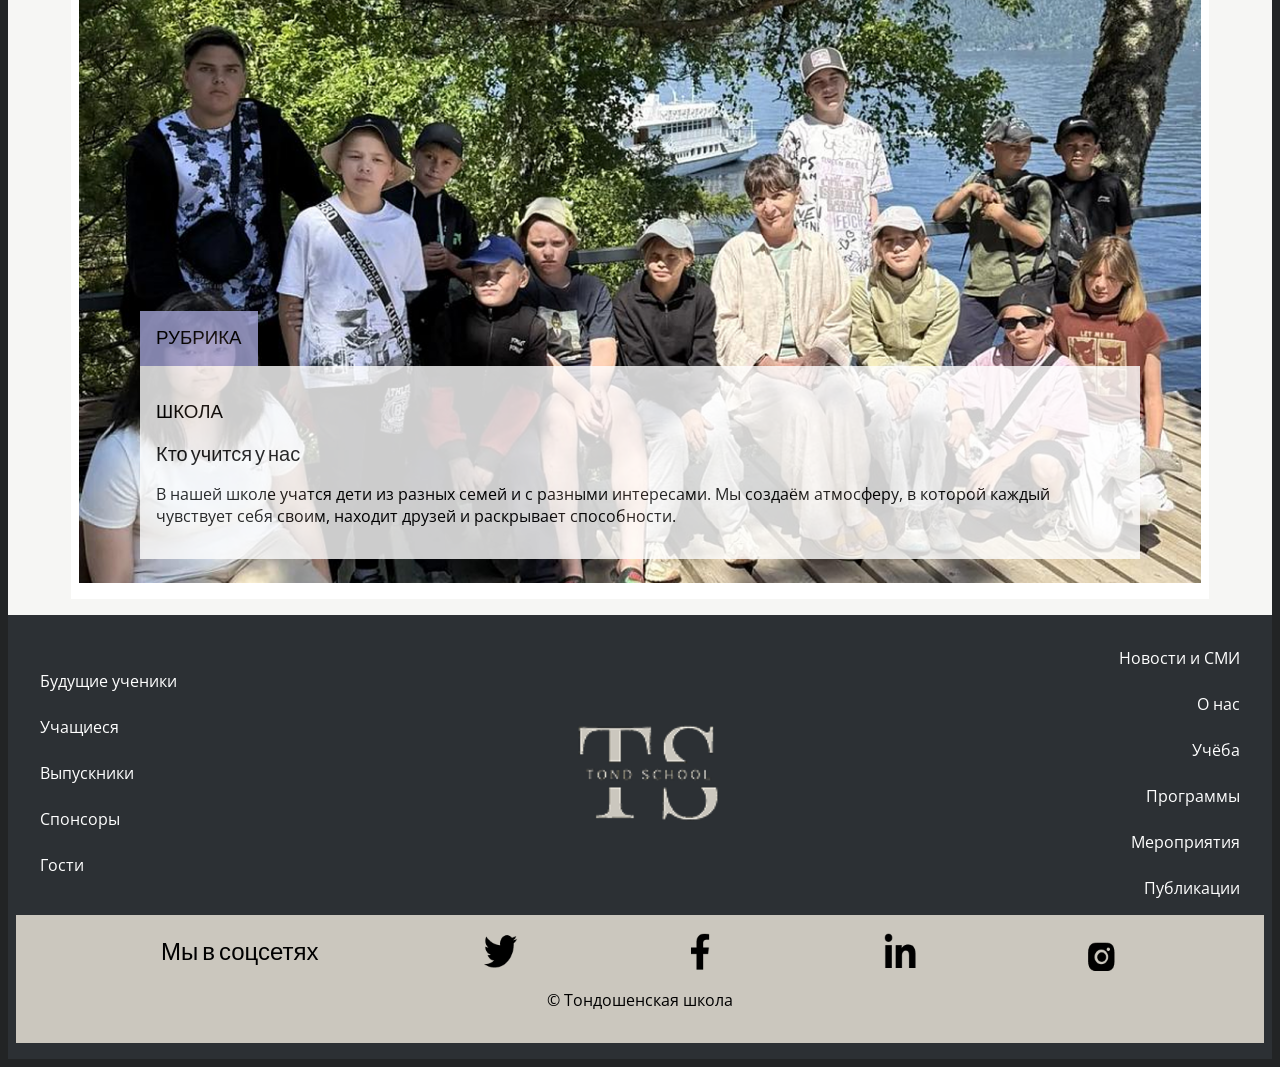
==== commit 10456dda: "Подключил библеотеки" ====
--- a/index.html
+++ b/index.html
@@ -4,6 +4,8 @@
     <meta charset="UTF-8">
     <meta name="viewport" content="width=device-width, initial-scale=1.0">
     <title>Document</title>
+    <link rel="stylesheet" href="libs/aos.css">
+    <link rel="stylesheet" href="libs/swiper-bundle.min.css">
     <link rel="stylesheet" href="style.css">
 
     <!-- font heading -->
@@ -18,11 +20,11 @@
 <body>
     <div class="container">
         <header>
-            <a href="main.html">
+            <a href="index.html">
                 <img class="header-logo" src="image/logo.png" alt="Logo">
             </a>
             <div class="header-nav" id="primary-nav">
-                <nav><a class="header-link open-sans" href="main.html">Главная</a></nav>
+                <nav><a class="header-link open-sans" href="index.html">Главная</a></nav>
                 <nav><a class="header-link open-sans" href="about-us.html">О школе</a></nav>
                 <nav><a class="header-link open-sans" href="gallary.html">Галерея</a></nav>
                 <nav><a class="header-link open-sans" href="news.html">Новости</a></nav>
@@ -43,39 +45,42 @@
                     <a href="#" class="btn btn--transparent bebas-neue-big">Войти</a>
                 </div>
             </section>
-            <section class="slider">
-                <div class="slider-track">
-                    <div class="slider-block">
-                        <img class="slider-image" src="image-main/school.png" alt="school">
-                        <div class="slider-block-text">
-                            <h3 class="slider-block-heading bebas-neue">Школьная жизнь</h3>
-                            <p class="open-sans">Всё самое интересное здесь</p>
-                        </div>
-                    </div>  
-                    <div class="slider-block">
-                        <img class="slider-image" src="image-main/graduation.png" alt="graduation">
-                        <div class="slider-block-text">
-                            <h3 class="slider-block-heading bebas-neue">Выпускной</h3>
-                            <p class="open-sans">Путь во взрослую жизнь</p>
-                        </div>
-                    </div>
-                    <div class="slider-block">
-                        <img class="slider-image" src="image-main/sport.png" alt="sport">
-                        <div class="slider-block-text">
-                            <h3 class="slider-block-heading bebas-neue">Спорт</h3>
-                            <p class="open-sans">Секции и соревнования</p>
-                        </div>
-                    </div>
-                    <div class="slider-block">
-                        <img class="slider-image" src="image-main/girl.png" alt="girl">
-                        <div class="slider-block-text">
-                            <h3 class="slider-block-heading bebas-neue">Общение</h3>
-                            <p class="open-sans">Друзья и мероприятия</p>
-                        </div>
-                    </div>
-                </div>
-            </section>
-            <section class="benefits">
+            <div class="swiper">
+                <div class="swiper-wrapper">
+                    <div class="swiper-slide">
+                        <div class="swiper-block-img"><img class="swiper-img" src="image-main/school.png" alt=""></div>
+                        <div class="swiper-slide-text">
+                            <h2>Школьная жизнь</h2>
+                            <p>Всё самое интересное здесь</p>
+                        </div>
+                    </div>
+                    <div class="swiper-slide">
+                        <div class="swiper-block-img"><img class="swiper-img" src="image-main/graduation.png" alt=""></div>
+                        <div class="swiper-slide-text">
+                            <h2>Выпускной</h2>
+                            <p>Путь во взрослую жизнь</p>
+                        </div>
+                    </div>
+                    <div class="swiper-slide">
+                        <div class="swiper-block-img"><img class="swiper-img" src="image-main/sport.png" alt=""></div>
+                        <div class="swiper-slide-text">
+                            <h2>Спорт</h2>
+                            <p>Секции и соревнования</p>
+                        </div>
+                    </div>
+                    <div class="swiper-slide">
+                        <div class="swiper-block-img"><img class="swiper-img" src="image-main/girl.png" alt=""></div>
+                        <div class="swiper-slide-text">
+                            <h2>Общение</h2>
+                            <p>Друзья и мероприятия</p>
+                        </div>
+                    </div>
+                </div>
+                <div class="swiper-pagination"></div>
+                <div class="swiper-button-next"></div>
+                <div class="swiper-button-prev"></div>
+            </div>
+            <section class="benefits" data-aos="fade-up">
                 <div class="benefits-text-block">
                     <h2 class="heading bebas-neue">Почему Тондошенская школа</h2> 
                     <p class="benefits-text open-sans">
@@ -86,7 +91,7 @@
                 </div>
                 <img class="benefit-img imagery" src="image-main/student.png" alt="student">
             </section>
-            <section class="admission">
+            <section class="admission" data-aos="fade-up">
                 <div class="admission-block">
                     <img class="admission-img" src="image-main/group.png" alt="group">
                     <div class="admission-block-text">
@@ -96,7 +101,7 @@
                         <a class="btn btn--admission bebas-neue-big" href="#">Записаться</a>
                     </div>
                 </div>
-                <div class="admission-posts">
+                <div class="admission-posts" data-aos="fade-up">
                     <h2 class="admission-heading bebas-neue">Наши новости</h2>
                     <div class="admission-track">
                         <div class="post">
@@ -132,7 +137,7 @@
                     </div>
                 </div>
             </section>
-            <section class="magazine">
+            <section class="magazine" data-aos="fade-up">
                 <div class="magazine-panel">
                     <div class="magazine-title">
                         <h2 class="magazine-heading bebas-neue">Школьный журнал</h2>
@@ -185,6 +190,15 @@
             </div>
         </footer>
     </div>
-    <script src="script.js"></script>
+    <script src="libs/aos.js"></script>
+    <script>
+        AOS.init({
+            duration: 800,
+            once: true
+        });
+    </script>
+    <script src="libs/swiper-bundle.min.js"></script>
+    <script src="index.js"></script>
+    <script defer src="script.js"></script>
 </body>
-</html
+</html
--- a/style.css
+++ b/style.css
@@ -192,45 +192,62 @@
     background-color: transparent;
     color: #CBC7BE;
 }
-/* slider */
-.slider{ 
-    color: #CBC7BE;
+/* swiper */
+.swiper-wrapper{ 
+}
+.swiper-slide{ 
+    display: flex;
+    justify-content: center;
+    align-items: center;
+}
+.swiper-block-img{ 
+    width: 100%;
     position: relative;
-    overflow: hidden;
-    overflow-x: auto;
-}
-.slider-track{ 
-    display: flex;
-}
-.slider-block{ 
-    flex: 0 0 25%;
-    min-width: 360px;
-    position: relative;
-}
-.slider-block img {
-  width: 100%;
-  min-height: 100%;
-  object-fit: cover;
-  display: block;
-  z-index: 0;
-}
-.slider-block-text{ 
+    z-index: 1;
+}
+.swiper-block-img::after{ 
+    content: "";
     position: absolute;
-    display: flex;
-    justify-content: center;
-    align-items: center;
-    flex-direction: column;
-    text-align: center;
-    background: rgba(0, 0, 0, 0.50);
+    top: 0;
+    left: 0;
+    width: 100%;
+    height: 100%;
+    background-color: #000000;
+    opacity: 0.5;
+    z-index: 5;
+}
+.swiper-img{ 
+    aspect-ratio: 1/1;
+    width: 100%;
+    height: auto;
+}
+.swiper-slide-text{ 
+    position: absolute;
     z-index: 10;
-    inset: 0;
-}
-.slider-block-heading{ 
-    font-size: clamp(1.5rem, 4vw, 2rem);
-    margin-bottom: 0.1rem;
-}
-.slider-block-text p{ 
-    margin-top: 0.3rem;
+    color: #ffffff;
+    display: flex;
+    justify-content: center;
+    align-items: center;
+    flex-direction: column;
+}
+.swiper-slide-text h2{
+    margin: 0.5rem; 
+}
+.swiper-slide-text p{ 
+    margin: 0;
+}
+.swiper-pagination-bullet.swiper-pagination-bullet-active{ 
+    background-color: #ffffff;
+}
+.swiper-button-prev{ 
+    color: #ffffff;
+    width: 20px;
+    height: auto;
+}
+.swiper-button-next{ 
+    color: #ffffff;
+    width: 20px;
+    height: auto
 }
 /* benefits */
 .benefits{ 
@@ -808,33 +825,26 @@
     margin: 0.5rem 0;
     max-width: 160px;
 }
-/* main-news */
-.main-news{ 
-    width: 100%;
-    display: flex;
-    justify-content: center;
-    align-items: center;
-    flex-direction: column;
-    margin-bottom: 1rem;
-}
-.main-news-heading{ 
-    font-size: clamp(1.5rem, 4vw, 2rem);
-}
-.main-news-boxs{ 
-    width: 100%;
-    overflow-x: auto;
-    display: flex;
-    justify-items: center;
+/* news-gallary */
+.news-swiper{ 
+    width: 100%;
+}
+.news-swiper .swiper-wrapper{ 
+    display: flex;
     justify-content: space-evenly;
+    column-gap: 1rem;
+}
+.news-swiper .swiper-slide{ 
+    display: flex;
+    justify-content: center;
     align-items: flex-start;
-    column-gap: 1rem;
-}
-.main-news-box{ 
-    max-width: 360px;
-    display: flex;
-    justify-content: center;
-    align-items: flex-start;
-    flex-direction: column;
+    flex-direction: column;
+}
+.news-swiper .swiper-slide img{ 
+    width: 100%;
+}
+.news-swiper .swiper-pagination-bullet.swiper-pagination-bullet-active{ 
+    background-color: #000000;
 }
 
 @media (min-width: 360px) {
